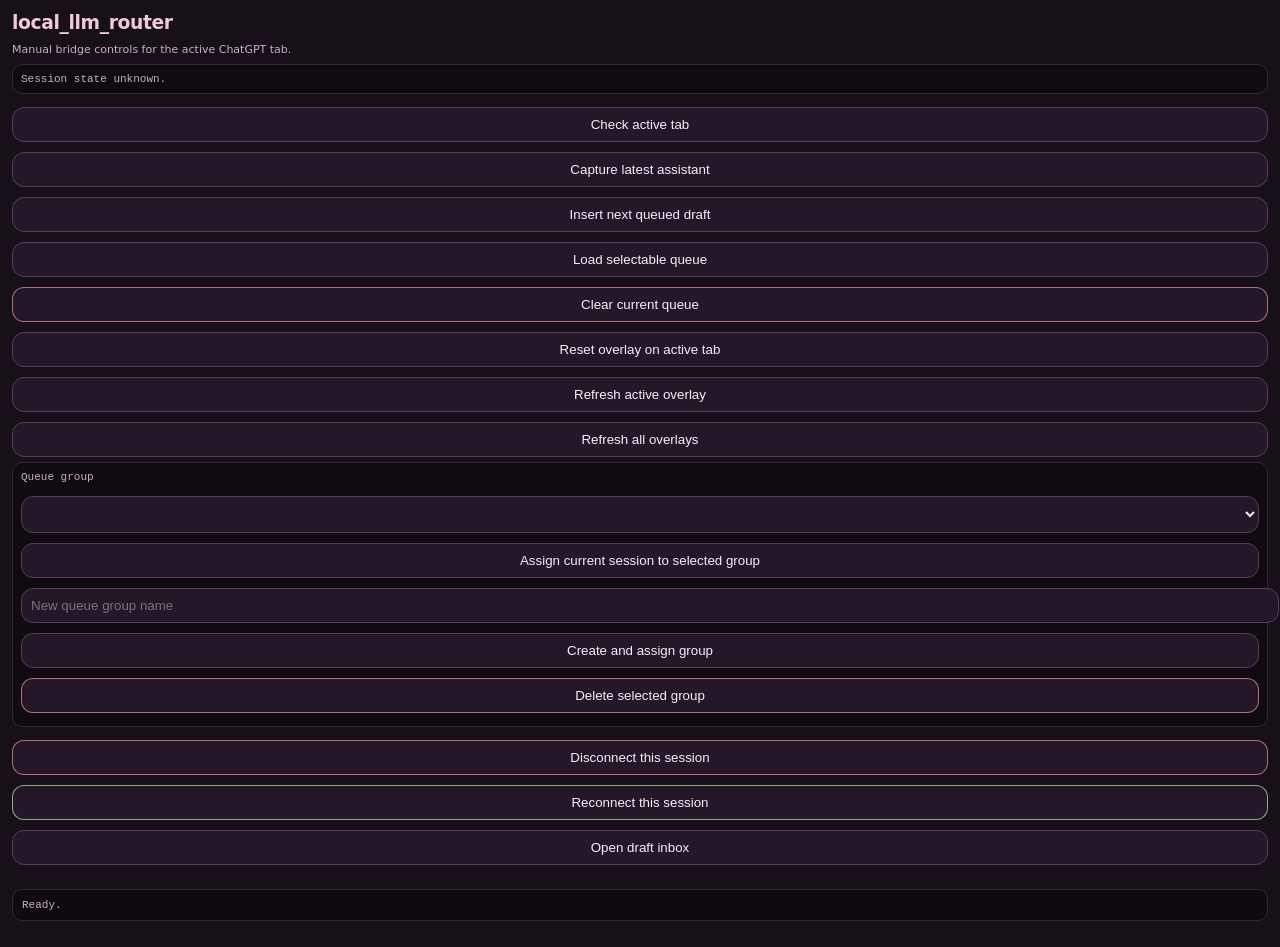
==== local_llm_router/extension/popup.html @ 70f956cf "Initial automation project import" ====
<!doctype html>
<html>
<head>
    <meta charset="utf-8">
    <style>
		:root {
			--bg: #171018;
			--panel: #241828;
			--text: #f7eef8;
			--muted: #c9adca;
			--border: #5a3c5e;
			--accent: #d894bd;
			--danger: #e68a9c;
			--ok: #b6d7a8;
		}

		body {
			font-family: system-ui, sans-serif;
			min-width: 360px;
			margin: 0;
			padding: 12px;
			background: var(--bg);
			color: var(--text);
		}

		h3 {
			margin: 0 0 10px;
			color: #f0c9dd;
			letter-spacing: -0.02em;
		}

		button, select, input {
			width: 100%;
			margin: 5px 0;
			padding: 9px;
			border: 1px solid var(--border);
			background: var(--panel);
			color: var(--text);
			border-radius: 12px;
		}

		button {
			cursor: pointer;
		}

		button:hover {
			border-color: var(--accent);
			background: #2d2031;
		}

		button:disabled {
			opacity: .55;
			cursor: not-allowed;
		}

		button.danger {
			border-color: rgba(230, 138, 156, .75);
		}

		button.ok {
			border-color: rgba(182, 215, 168, .75);
		}

		pre {
			white-space: pre-wrap;
			font-size: 11px;
			background: #0f0a10;
			color: var(--muted);
			padding: 9px;
			border-radius: 10px;
			border: 1px solid #38253c;
			max-height: 220px;
			overflow: auto;
		}

		.hint, .small {
			font-size: 11px;
			color: var(--muted);
			margin-bottom: 8px;
		}

		.session-state, .panel {
			font-size: 11px;
			color: var(--muted);
			border: 1px solid #38253c;
			background: #100b11;
			border-radius: 10px;
			padding: 8px;
			margin-bottom: 8px;
			font-family: ui-monospace, monospace;
		}

		.queue {
			margin-top: 8px;
			display: grid;
			gap: 7px;
			max-height: 320px;
			overflow: auto;
		}

		.queue-item {
			border: 1px solid #38253c;
			background: #100b11;
			border-radius: 12px;
			padding: 8px;
		}

		.queue-title {
			font-size: 12px;
			font-weight: 700;
			color: var(--text);
			line-height: 1.25;
		}

		.queue-meta {
			margin-top: 4px;
			font-size: 10.5px;
			color: var(--muted);
			font-family: ui-monospace, monospace;
			line-height: 1.25;
		}
    </style>
</head>
<body>
<h3>local_llm_router</h3>
<div class="hint">Manual bridge controls for the active ChatGPT tab.</div>

<div id="sessionState" class="session-state">Session state unknown.</div>

<button id="status">Check active tab</button>
<button id="capture">Capture latest assistant</button>
<button id="insertNext">Insert next queued draft</button>
<button id="loadQueue">Load selectable queue</button>
<button id="clearQueue" class="danger">Clear current queue</button>
<button id="resetOverlay">Reset overlay on active tab</button>
<button id="refreshActiveOverlay">Refresh active overlay</button>
<button id="refreshAllOverlays">Refresh all overlays</button>

<div class="panel">
    <div class="small">Queue group</div>
    <select id="queueGroupSelect"></select>
    <button id="assignQueueGroup">Assign current session to selected group</button>
    <input id="newQueueGroupName" placeholder="New queue group name">
    <button id="createQueueGroup">Create and assign group</button>
    <button id="deleteQueueGroup" class="danger">Delete selected group</button>
</div>

<button id="disconnectSession" class="danger">Disconnect this session</button>
<button id="reconnectSession" class="ok">Reconnect this session</button>
<button id="inbox">Open draft inbox</button>

<div id="queue" class="queue"></div>

<pre id="out">Ready.</pre>

<script src="popup.js"></script>
</body>
</html>
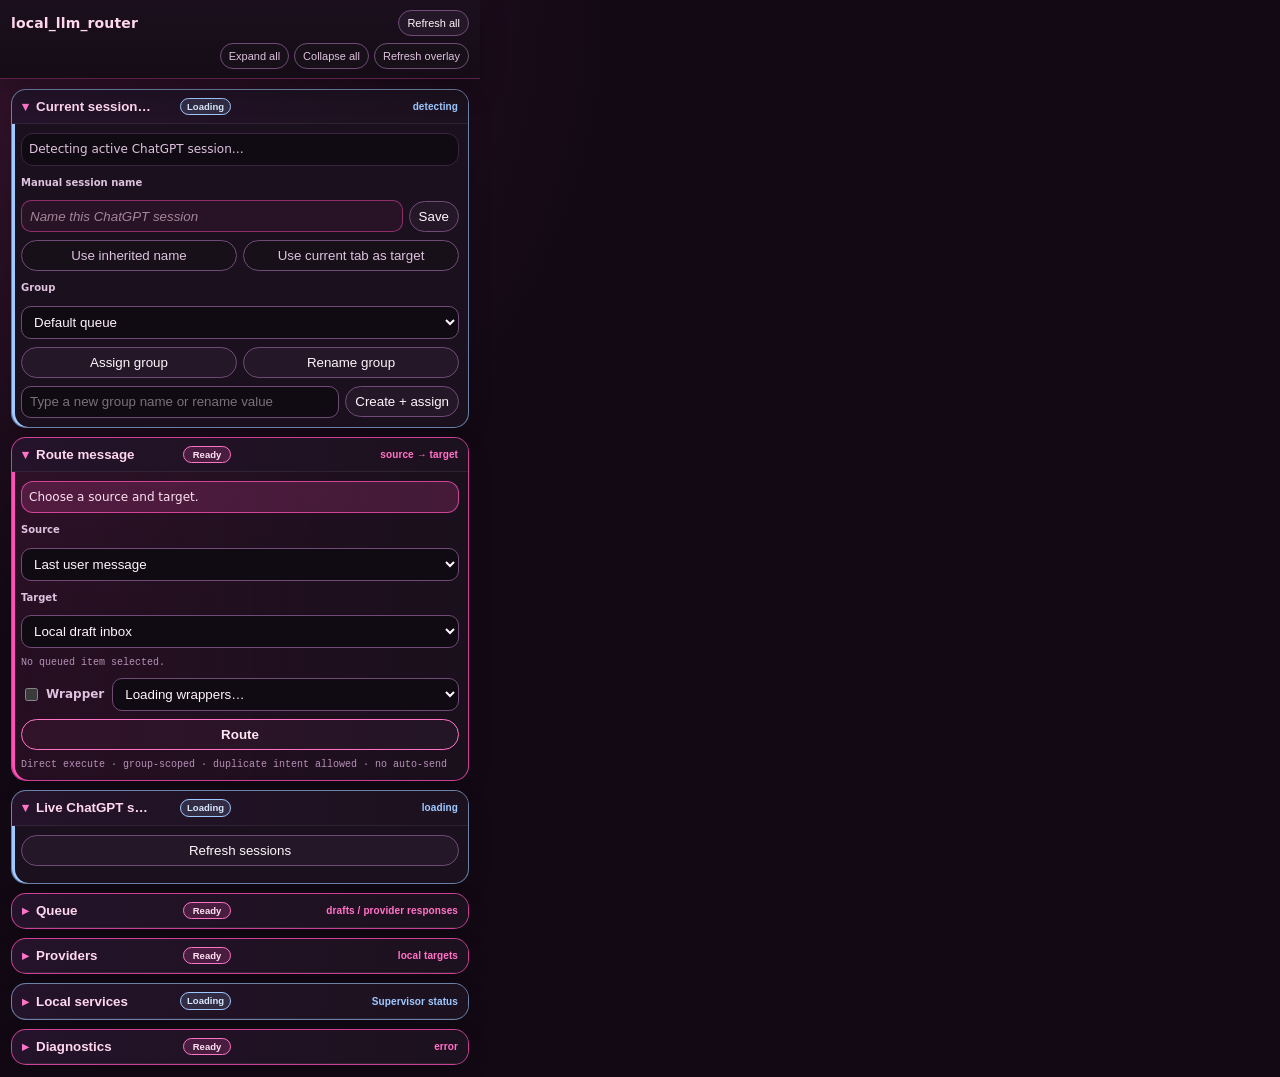
==== commit fd027cc4: "finalize automation stack baseline" ====
--- a/local_llm_router/extension/popup.html
+++ b/local_llm_router/extension/popup.html
@@ -1,51 +1,238 @@
 <!doctype html>
-<html>
+<html lang="en">
 <head>
-    <meta charset="utf-8">
+    <meta charset="utf-8"/>
+    <title>local_llm_router</title>
     <style>
 		:root {
-			--bg: #171018;
-			--panel: #241828;
-			--text: #f7eef8;
-			--muted: #c9adca;
-			--border: #5a3c5e;
-			--accent: #d894bd;
-			--danger: #e68a9c;
-			--ok: #b6d7a8;
+			color-scheme: dark;
+			--bg: #120914;
+			--panel: #1b101d;
+			--panel2: #24132a;
+			--field: #100a12;
+			--text: #fff5fb;
+			--muted: #dec2df;
+			--dim: #b691b7;
+			--border: #3a2440;
+			--border2: #714b78;
+			--accent: #ffd7ee;
+			--pink: #ff4fb8;
+			--pink2: #ff74c7;
+			--pinkSoft: rgba(255, 79, 184, .18);
+			--pinkCard: #261124;
+			--orange: #ff9d42;
+			--orange2: #ffb46e;
+			--orangeSoft: rgba(255, 157, 66, .18);
+			--orangeCard: #27160d;
+			--blue: #9fc9ff;
+			--blueSoft: rgba(159, 201, 255, .14);
+			--green: #b6d7a8;
+			--danger: #ff7f9f;
+		}
+
+		* {
+			box-sizing: border-box;
 		}
 
 		body {
-			font-family: system-ui, sans-serif;
-			min-width: 360px;
 			margin: 0;
-			padding: 12px;
-			background: var(--bg);
+			width: 480px;
+			max-width: 480px;
+			background: radial-gradient(circle at top left, rgba(255, 79, 184, .15), transparent 38%), var(--bg);
 			color: var(--text);
-		}
-
-		h3 {
-			margin: 0 0 10px;
-			color: #f0c9dd;
-			letter-spacing: -0.02em;
-		}
-
-		button, select, input {
-			width: 100%;
-			margin: 5px 0;
-			padding: 9px;
+			font: 12px/1.35 system-ui, -apple-system, BlinkMacSystemFont, "Segoe UI", sans-serif;
+		}
+
+		header {
+			position: sticky;
+			top: 0;
+			z-index: 2;
+			padding: 10px 11px 9px;
+			border-bottom: 1px solid rgba(255, 79, 184, .28);
+			background: linear-gradient(180deg, #1b0f1d 0%, #150c16 100%);
+			display: grid;
+			gap: 7px;
+			box-shadow: 0 10px 24px rgba(0, 0, 0, .25);
+		}
+
+		.topline {
+			display: flex;
+			justify-content: space-between;
+			align-items: center;
+			gap: 8px;
+		}
+
+		h1 {
+			margin: 0;
+			font-size: 14px;
+			color: var(--accent);
+			letter-spacing: .01em;
+		}
+
+		.top-actions {
+			display: flex;
+			gap: 5px;
+			flex-wrap: wrap;
+			justify-content: flex-end;
+		}
+
+		main {
+			padding: 10px 11px 12px;
+			display: grid;
+			gap: 9px;
+		}
+
+		.section {
 			border: 1px solid var(--border);
 			background: var(--panel);
+			border-radius: 15px;
+			overflow: hidden;
+			box-shadow: inset 3px 0 0 rgba(255, 79, 184, .35), 0 8px 22px rgba(0, 0, 0, .18);
+		}
+
+		.section.state-selected, .section.state-default, .section.state-custom, .section.state-ready, .section.state-off {
+			border-color: rgba(255, 79, 184, .78);
+			background: linear-gradient(90deg, rgba(255, 79, 184, .09), rgba(27, 16, 29, .98));
+			box-shadow: inset 3px 0 0 var(--pink), 0 8px 22px rgba(0, 0, 0, .18);
+		}
+
+		.section.state-missing, .section.state-warn {
+			border-color: rgba(255, 157, 66, .84);
+			background: linear-gradient(90deg, rgba(255, 157, 66, .10), rgba(27, 16, 29, .98));
+			box-shadow: inset 3px 0 0 var(--orange), 0 8px 22px rgba(0, 0, 0, .18);
+		}
+
+		.section.state-loading {
+			border-color: rgba(159, 201, 255, .62);
+			box-shadow: inset 3px 0 0 var(--blue), 0 8px 22px rgba(0, 0, 0, .18);
+		}
+
+		.section-toggle {
+			width: 100%;
+			border: 0;
+			border-bottom: 1px solid rgba(255, 255, 255, .07);
+			border-radius: 0;
+			background: linear-gradient(90deg, #24132a, #1c111e);
+			color: var(--accent);
+			padding: 8px 10px;
+			text-align: left;
+			font-weight: 800;
+			cursor: pointer;
+			display: grid;
+			grid-template-columns: auto minmax(0, 1fr) minmax(56px, auto) minmax(142px, 220px);
+			gap: 7px;
+			align-items: center;
+		}
+
+		.section-toggle::before {
+			content: "▾";
+			color: var(--pink2);
+			font-weight: 900;
+		}
+
+		.collapsed .section-toggle::before {
+			content: "▸";
+		}
+
+		.section-toggle > span:first-of-type {
+			min-width: 0;
+			overflow: hidden;
+			text-overflow: ellipsis;
+			white-space: nowrap;
+			padding-right: 10px;
+		}
+
+		.section-toggle > .pill {
+			justify-self: end;
+			min-width: 48px;
+			text-align: center;
+			margin-left: 10px;
+		}
+
+		.section-toggle .hint {
+			color: var(--pink2);
+			font-size: 10px;
+			font-weight: 850;
+			overflow: hidden;
+			text-overflow: ellipsis;
+			white-space: nowrap;
+			text-align: right;
+			letter-spacing: .01em;
+			text-shadow: 0 0 10px rgba(255, 79, 184, .18);
+		}
+
+		.section.state-missing .section-toggle .hint, .section.state-warn .section-toggle .hint {
+			color: var(--orange2);
+			text-shadow: 0 0 10px rgba(255, 157, 66, .18);
+		}
+
+		.section.state-loading .section-toggle .hint {
+			color: var(--blue);
+			text-shadow: 0 0 10px rgba(159, 201, 255, .18);
+		}
+
+		.section-body {
+			padding: 9px;
+			display: grid;
+			gap: 8px;
+		}
+
+		.collapsed .section-body {
+			display: none;
+		}
+
+		label {
+			display: block;
+			color: var(--muted);
+			font-size: 10px;
+			margin: 2px 0 3px;
+			font-weight: 650;
+		}
+
+		select, input {
+			width: 100%;
+			min-width: 0;
+			background: var(--field);
 			color: var(--text);
-			border-radius: 12px;
+			border: 1px solid var(--border2);
+			border-radius: 10px;
+			padding: 7px 8px;
+			min-height: 32px;
+		}
+
+		select:focus, input:focus {
+			outline: 2px solid rgba(255, 79, 184, .38);
+			border-color: var(--pink2);
+		}
+
+		input::placeholder {
+			color: rgba(255, 245, 251, .44);
+		}
+
+		input.input-current::placeholder {
+			color: rgba(255, 215, 238, .58);
+			font-style: italic;
+		}
+
+		input.input-current:not(:focus):placeholder-shown {
+			border-color: rgba(255, 79, 184, .48);
+			background: rgba(255, 79, 184, .055);
 		}
 
 		button {
+			padding: 7px 9px;
+			border-radius: 999px;
+			border: 1px solid var(--border2);
+			background: #241828;
+			color: var(--text);
 			cursor: pointer;
+			min-height: 31px;
+			white-space: nowrap;
 		}
 
 		button:hover {
-			border-color: var(--accent);
-			background: #2d2031;
+			border-color: var(--pink2);
+			box-shadow: 0 0 0 1px rgba(255, 79, 184, .16);
 		}
 
 		button:disabled {
@@ -53,106 +240,385 @@
 			cursor: not-allowed;
 		}
 
-		button.danger {
-			border-color: rgba(230, 138, 156, .75);
-		}
-
-		button.ok {
-			border-color: rgba(182, 215, 168, .75);
-		}
-
-		pre {
+		.primary {
+			border-color: var(--pink2);
+			background: linear-gradient(90deg, #321329, #231526);
+			width: 100%;
+			font-weight: 850;
+			color: #ffe4f4;
+		}
+
+		.danger {
+			border-color: var(--danger);
+		}
+
+		.quiet {
+			color: var(--muted);
+			background: #171018;
+		}
+
+		.small {
+			padding: 5px 8px;
+			min-height: 26px;
+			font-size: 11px;
+		}
+
+		.grid {
+			display: grid;
+			grid-template-columns: 1fr 1fr;
+			gap: 6px;
+		}
+
+		.triple {
+			display: grid;
+			grid-template-columns: 1fr 1fr 1fr;
+			gap: 6px;
+		}
+
+		.inline {
+			display: flex;
+			gap: 6px;
+			align-items: center;
+		}
+
+		.inline > input, .inline > select {
+			flex: 1;
+			min-width: 0;
+		}
+
+		.inline > button {
+			flex: 0 0 auto;
+		}
+
+		.row {
+			border: 1px solid var(--border);
+			border-radius: 12px;
+			padding: 8px;
+			background: var(--field);
+			display: grid;
+			gap: 6px;
+			box-shadow: inset 3px 0 0 rgba(255, 79, 184, .12);
+		}
+
+		.row.selected, .row.state-selected, .row.state-ready, .row.live-current {
+			border-color: rgba(255, 79, 184, .8);
+			background: var(--pinkCard);
+			box-shadow: inset 3px 0 0 var(--pink);
+		}
+
+		.row.state-missing {
+			border-color: var(--orange);
+			background: var(--orangeCard);
+			box-shadow: inset 3px 0 0 var(--orange);
+		}
+
+		.row-title {
+			font-weight: 800;
+			color: var(--text);
+			line-height: 1.25;
+			overflow-wrap: anywhere;
+		}
+
+		.row-actions {
+			display: grid;
+			grid-template-columns: 1fr 1fr 1fr;
+			gap: 5px;
+		}
+
+		.row-actions.two {
+			grid-template-columns: 1fr 1fr;
+		}
+
+		.row-actions button {
+			font-size: 11px;
+			padding: 6px 7px;
+		}
+
+		.meta {
+			color: var(--dim);
+			font-family: ui-monospace, SFMono-Regular, Menlo, monospace;
+			font-size: 10px;
+			line-height: 1.35;
+			overflow-wrap: anywhere;
+		}
+
+		.summary {
+			border: 1px solid var(--border);
+			border-radius: 12px;
+			padding: 7px;
+			background: var(--field);
+			color: var(--muted);
+		}
+
+		.summary.state-selected, .summary.state-default, .summary.state-custom, .summary.state-ready, .summary.state-off {
+			border-color: rgba(255, 79, 184, .75);
+			background: var(--pinkSoft);
+			color: #ffe1f3;
+		}
+
+		.summary.state-missing, .summary.state-warn {
+			border-color: var(--orange);
+			background: var(--orangeSoft);
+			color: #ffe6c9;
+		}
+
+		.badge, .pill {
+			display: inline-block;
+			border: 1px solid var(--border2);
+			border-radius: 999px;
+			padding: 2px 6px;
+			margin: 0 4px 4px 0;
+			color: var(--muted);
+			font-size: 10px;
+			font-weight: 750;
+		}
+
+		.pill {
+			margin: 0;
+			font-size: 9.5px;
+			line-height: 1.2;
+		}
+
+		.pill.state-selected, .pill.state-default, .pill.state-custom, .pill.state-ready, .pill.state-off, .badge.good, .badge.pink {
+			border-color: var(--pink2);
+			color: #ffe1f3;
+			background: var(--pinkSoft);
+		}
+
+		.pill.state-missing, .pill.state-warn, .badge.hot, .badge.orange {
+			border-color: var(--orange);
+			color: #ffe6c9;
+			background: var(--orangeSoft);
+		}
+
+		.pill.state-loading, .badge.blue {
+			border-color: var(--blue);
+			color: #d8eaff;
+			background: var(--blueSoft);
+		}
+
+		.route-flow {
+			display: grid;
+			gap: 6px;
+		}
+
+		.route-flow-line {
+			display: grid;
+			grid-template-columns: 46px minmax(0, 1fr);
+			gap: 8px;
+			align-items: center;
+		}
+
+		.route-flow-label {
+			color: var(--dim);
+			font-size: 9.5px;
+			font-weight: 850;
+			letter-spacing: .04em;
+			text-transform: uppercase;
+		}
+
+		.route-flow-value {
+			color: var(--text);
+			font-size: 11px;
+			font-weight: 760;
+			overflow: hidden;
+			text-overflow: ellipsis;
+			white-space: nowrap;
+		}
+
+		.route-flow-extra {
+			color: var(--muted);
+			font-size: 10px;
+			line-height: 1.25;
+			padding-top: 1px;
+		}
+
+		.scroll-list {
+			display: grid;
+			gap: 7px;
+			max-height: 275px;
+			overflow: auto;
+			padding-right: 2px;
+		}
+
+		#output {
 			white-space: pre-wrap;
-			font-size: 11px;
-			background: #0f0a10;
+			font-family: ui-monospace, SFMono-Regular, Menlo, monospace;
 			color: var(--muted);
-			padding: 9px;
+			background: var(--field);
+			border: 1px solid var(--border);
 			border-radius: 10px;
-			border: 1px solid #38253c;
+			padding: 8px;
 			max-height: 220px;
 			overflow: auto;
 		}
 
-		.hint, .small {
-			font-size: 11px;
+		.checkbox-row {
+			display: grid;
+			grid-template-columns: auto minmax(0, 1fr);
+			gap: 8px;
+			align-items: center;
+		}
+
+		.checkbox-label {
+			display: flex;
+			align-items: center;
+			gap: 5px;
 			color: var(--muted);
-			margin-bottom: 8px;
-		}
-
-		.session-state, .panel {
-			font-size: 11px;
-			color: var(--muted);
-			border: 1px solid #38253c;
-			background: #100b11;
-			border-radius: 10px;
-			padding: 8px;
-			margin-bottom: 8px;
-			font-family: ui-monospace, monospace;
-		}
-
-		.queue {
-			margin-top: 8px;
-			display: grid;
-			gap: 7px;
-			max-height: 320px;
-			overflow: auto;
-		}
-
-		.queue-item {
-			border: 1px solid #38253c;
-			background: #100b11;
-			border-radius: 12px;
-			padding: 8px;
-		}
-
-		.queue-title {
 			font-size: 12px;
-			font-weight: 700;
-			color: var(--text);
-			line-height: 1.25;
-		}
-
-		.queue-meta {
-			margin-top: 4px;
-			font-size: 10.5px;
-			color: var(--muted);
-			font-family: ui-monospace, monospace;
-			line-height: 1.25;
+			margin: 0;
+		}
+
+		.checkbox-label input {
+			width: auto;
+			min-height: 0;
 		}
     </style>
 </head>
 <body>
-<h3>local_llm_router</h3>
-<div class="hint">Manual bridge controls for the active ChatGPT tab.</div>
-
-<div id="sessionState" class="session-state">Session state unknown.</div>
-
-<button id="status">Check active tab</button>
-<button id="capture">Capture latest assistant</button>
-<button id="insertNext">Insert next queued draft</button>
-<button id="loadQueue">Load selectable queue</button>
-<button id="clearQueue" class="danger">Clear current queue</button>
-<button id="resetOverlay">Reset overlay on active tab</button>
-<button id="refreshActiveOverlay">Refresh active overlay</button>
-<button id="refreshAllOverlays">Refresh all overlays</button>
-
-<div class="panel">
-    <div class="small">Queue group</div>
-    <select id="queueGroupSelect"></select>
-    <button id="assignQueueGroup">Assign current session to selected group</button>
-    <input id="newQueueGroupName" placeholder="New queue group name">
-    <button id="createQueueGroup">Create and assign group</button>
-    <button id="deleteQueueGroup" class="danger">Delete selected group</button>
-</div>
-
-<button id="disconnectSession" class="danger">Disconnect this session</button>
-<button id="reconnectSession" class="ok">Reconnect this session</button>
-<button id="inbox">Open draft inbox</button>
-
-<div id="queue" class="queue"></div>
-
-<pre id="out">Ready.</pre>
-
+<header>
+    <div class="topline">
+        <h1>local_llm_router</h1>
+        <div class="top-actions">
+            <button id="refreshAll" class="small"
+                    title="Refresh daemon state, live sessions, providers, queue, and wrappers">Refresh all
+            </button>
+        </div>
+    </div>
+    <div class="top-actions">
+        <button id="expandAll" class="small quiet">Expand all</button>
+        <button id="collapseAll" class="small quiet">Collapse all</button>
+        <button id="refreshOverlay" class="small quiet">Refresh overlay</button>
+    </div>
+</header>
+<main>
+    <section class="section state-loading" data-section="identity">
+        <button class="section-toggle" type="button"><span>Current session / group</span><span id="identityPill"
+                                                                                               class="pill state-loading">Loading</span><span
+                id="currentSessionSummary" class="hint">detecting</span></button>
+        <div class="section-body">
+            <div id="currentSessionCard" class="summary state-loading">Detecting active ChatGPT session…</div>
+            <label for="sessionAlias">Manual session name</label>
+            <div class="inline"><input id="sessionAlias" class="input-current" placeholder="Name this ChatGPT session"/>
+                <button id="saveAlias">Save</button>
+            </div>
+            <div class="grid">
+                <button id="saveInferredAlias" class="quiet">Use inherited name</button>
+                <button id="useActiveAsTarget" class="quiet">Use current tab as target</button>
+            </div>
+            <label for="queueGroupSelect">Group</label>
+            <select id="queueGroupSelect">
+                <option value="default">Default queue</option>
+            </select>
+            <div class="grid">
+                <button id="assignGroup">Assign group</button>
+                <button id="renameGroup">Rename group</button>
+            </div>
+            <div class="inline"><input id="groupName" placeholder="Type a new group name or rename value"/>
+                <button id="createAssignGroup">Create + assign</button>
+            </div>
+        </div>
+    </section>
+
+    <section class="section state-ready" data-section="route">
+        <button class="section-toggle" type="button"><span>Route message</span><span id="routePill"
+                                                                                     class="pill state-ready">Ready</span><span
+                id="routeSummary" class="hint">source → target</span></button>
+        <div class="section-body">
+            <div id="routeContext" class="summary state-ready">Choose a source and target.</div>
+            <label for="routeSource">Source</label>
+            <select id="routeSource">
+                <option value="latest_user">Last user message</option>
+                <option value="latest_assistant">Last assistant response</option>
+                <option value="selected_draft">Selected queued item</option>
+            </select>
+            <label for="routeTarget">Target</label>
+            <select id="routeTarget">
+                <option value="local_draft">Local draft inbox</option>
+            </select>
+            <div id="selectedDraftSummary" class="meta">No queued item selected.</div>
+            <div class="checkbox-row"><label class="checkbox-label" for="routeWrapperEnabled"><input
+                    id="routeWrapperEnabled" type="checkbox"/> Wrapper</label><select id="routeWrapperSelect">
+                <option value="">Loading wrappers…</option>
+            </select></div>
+            <button id="routeExecute" class="primary">Route</button>
+            <div class="meta">Direct execute · group-scoped · duplicate intent allowed · no auto-send</div>
+        </div>
+    </section>
+
+    <section class="section state-loading" data-section="sessions">
+        <button class="section-toggle" type="button"><span>Live ChatGPT sessions</span><span id="sessionsPill"
+                                                                                             class="pill state-loading">Loading</span><span
+                id="sessionCount" class="hint">loading</span></button>
+        <div class="section-body">
+            <button id="refreshSessions">Refresh sessions</button>
+            <div id="liveSessions" class="scroll-list"></div>
+        </div>
+    </section>
+
+    <section class="section state-ready" data-section="queue">
+        <button class="section-toggle" type="button"><span>Queue</span><span id="queuePill" class="pill state-ready">Ready</span><span
+                id="queueSummary" class="hint">drafts / provider responses</span></button>
+        <div class="section-body">
+            <div class="summary state-ready">
+                <div class="row-title">Add to group queue</div>
+                <div class="meta">Queue latest user/assistant for grouped-session handoff.</div>
+                <div class="grid" style="margin-top:6px;">
+                    <button id="queueUser">Queue user</button>
+                    <button id="queueAssistant">Queue assistant</button>
+                </div>
+            </div>
+            <label for="queueSourceMode">Source mode</label><select id="queueSourceMode">
+            <option value="all_insertable">All insertable</option>
+            <option value="chatgpt_captures">ChatGPT captures</option>
+            <option value="provider_responses">Provider responses</option>
+        </select>
+            <div class="grid">
+                <button id="loadQueue">Load queue</button>
+                <button id="insertNext">Insert next into active tab</button>
+            </div>
+            <div id="queueList" class="scroll-list"></div>
+        </div>
+    </section>
+
+    <section class="section state-ready" data-section="providers">
+        <button class="section-toggle" type="button"><span>Providers</span><span id="providerPill"
+                                                                                 class="pill state-ready">Ready</span><span
+                id="providerSummary" class="hint">local targets</span></button>
+        <div class="section-body"><label for="dispatchProvider">Dispatch provider</label><select id="dispatchProvider">
+            <option value="">Loading…</option>
+        </select>
+            <div class="grid">
+                <button id="probeProvider">Probe selected</button>
+                <button id="refreshProviders">Refresh providers</button>
+            </div>
+        </div>
+    </section>
+
+    <section class="section state-loading" data-section="services">
+        <button class="section-toggle" type="button"><span>Local services</span><span id="servicesPill"
+                                                                                      class="pill state-loading">Loading</span><span
+                id="servicesSummary" class="hint">Supervisor status</span></button>
+        <div class="section-body">
+            <button id="localServicesStatus">Load service status</button>
+            <div id="localServices" class="scroll-list"></div>
+        </div>
+    </section>
+
+    <section class="section state-ready" data-section="diagnostics">
+        <button class="section-toggle" type="button"><span>Diagnostics</span><span id="diagnosticsPill"
+                                                                                   class="pill state-ready">Ready</span><span
+                id="diagnosticsSummary" class="hint">output</span></button>
+        <div class="section-body">
+            <div class="grid">
+                <button id="status">Active tab status</button>
+                <button id="openInbox">Open inbox</button>
+                <button id="disconnect" class="danger">Disconnect tab</button>
+            </div>
+            <div id="output">Ready.</div>
+        </div>
+    </section>
+</main>
 <script src="popup.js"></script>
 </body>
 </html>
